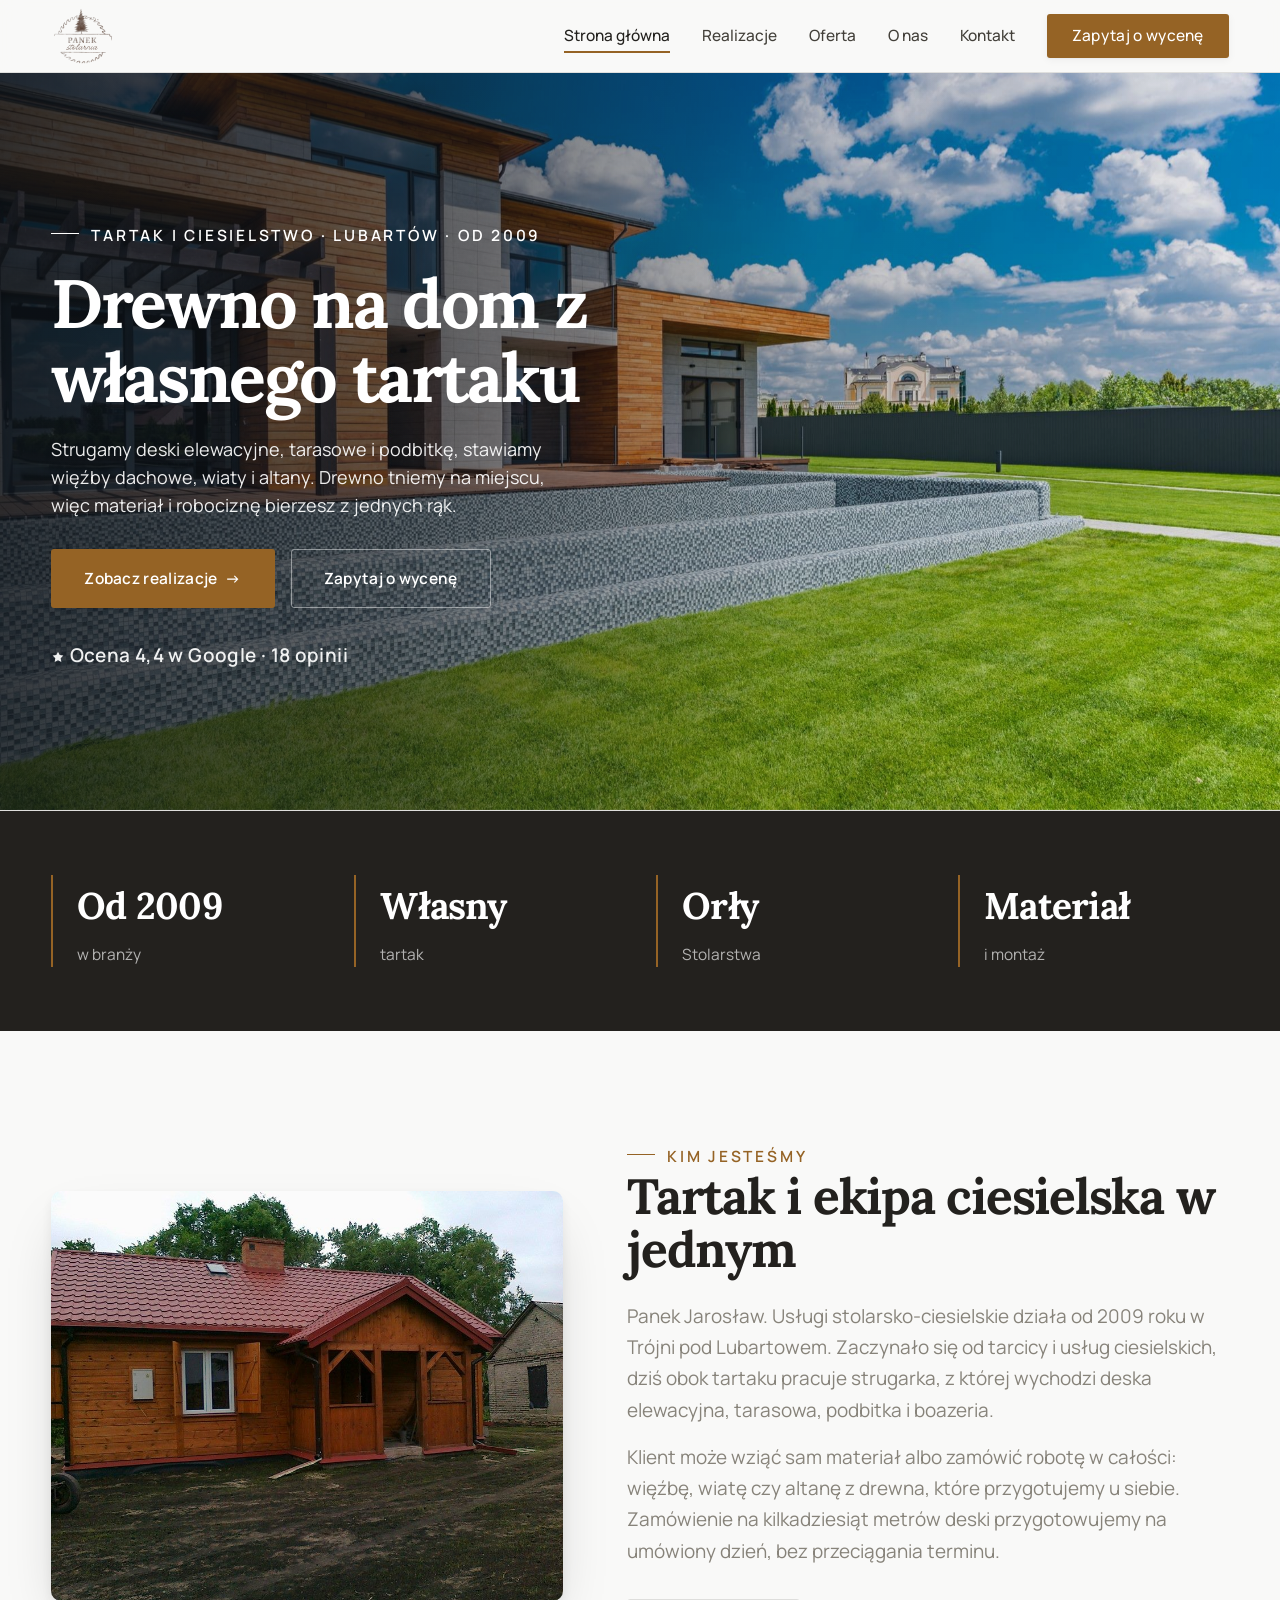
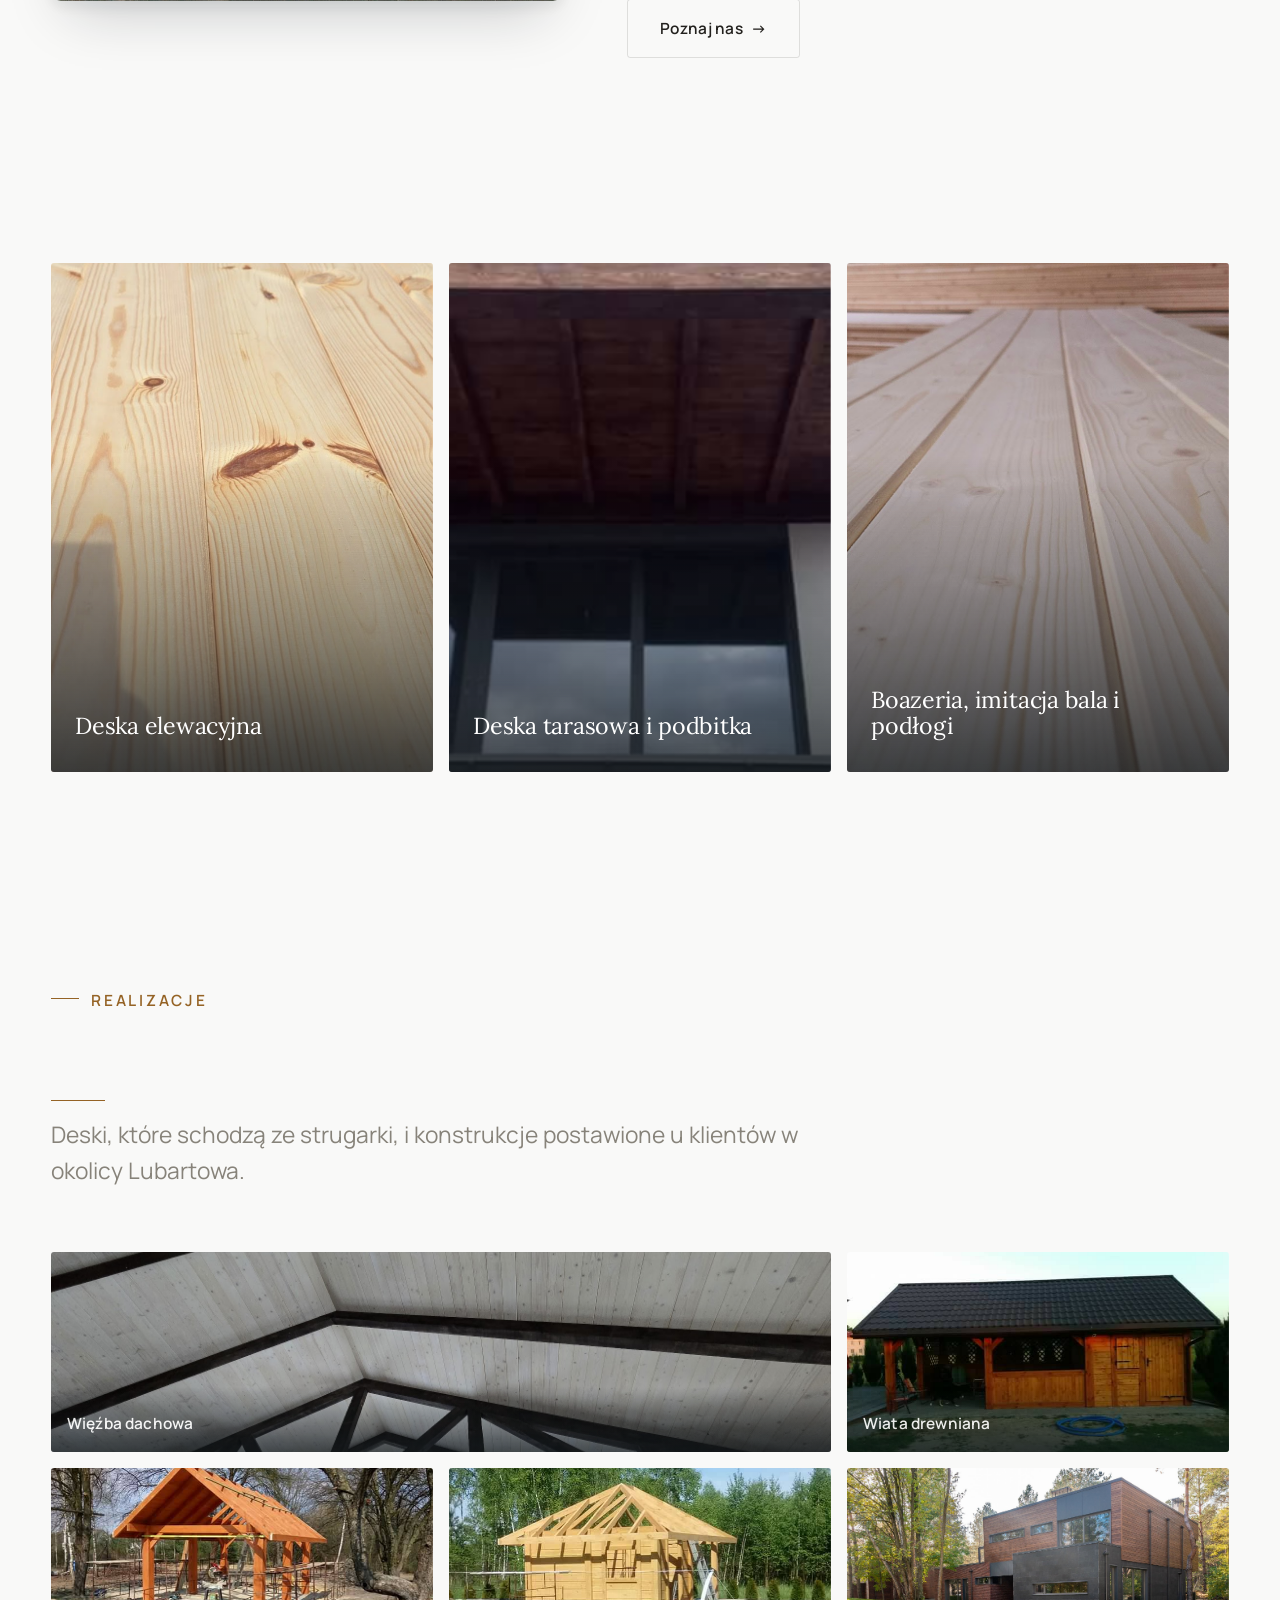
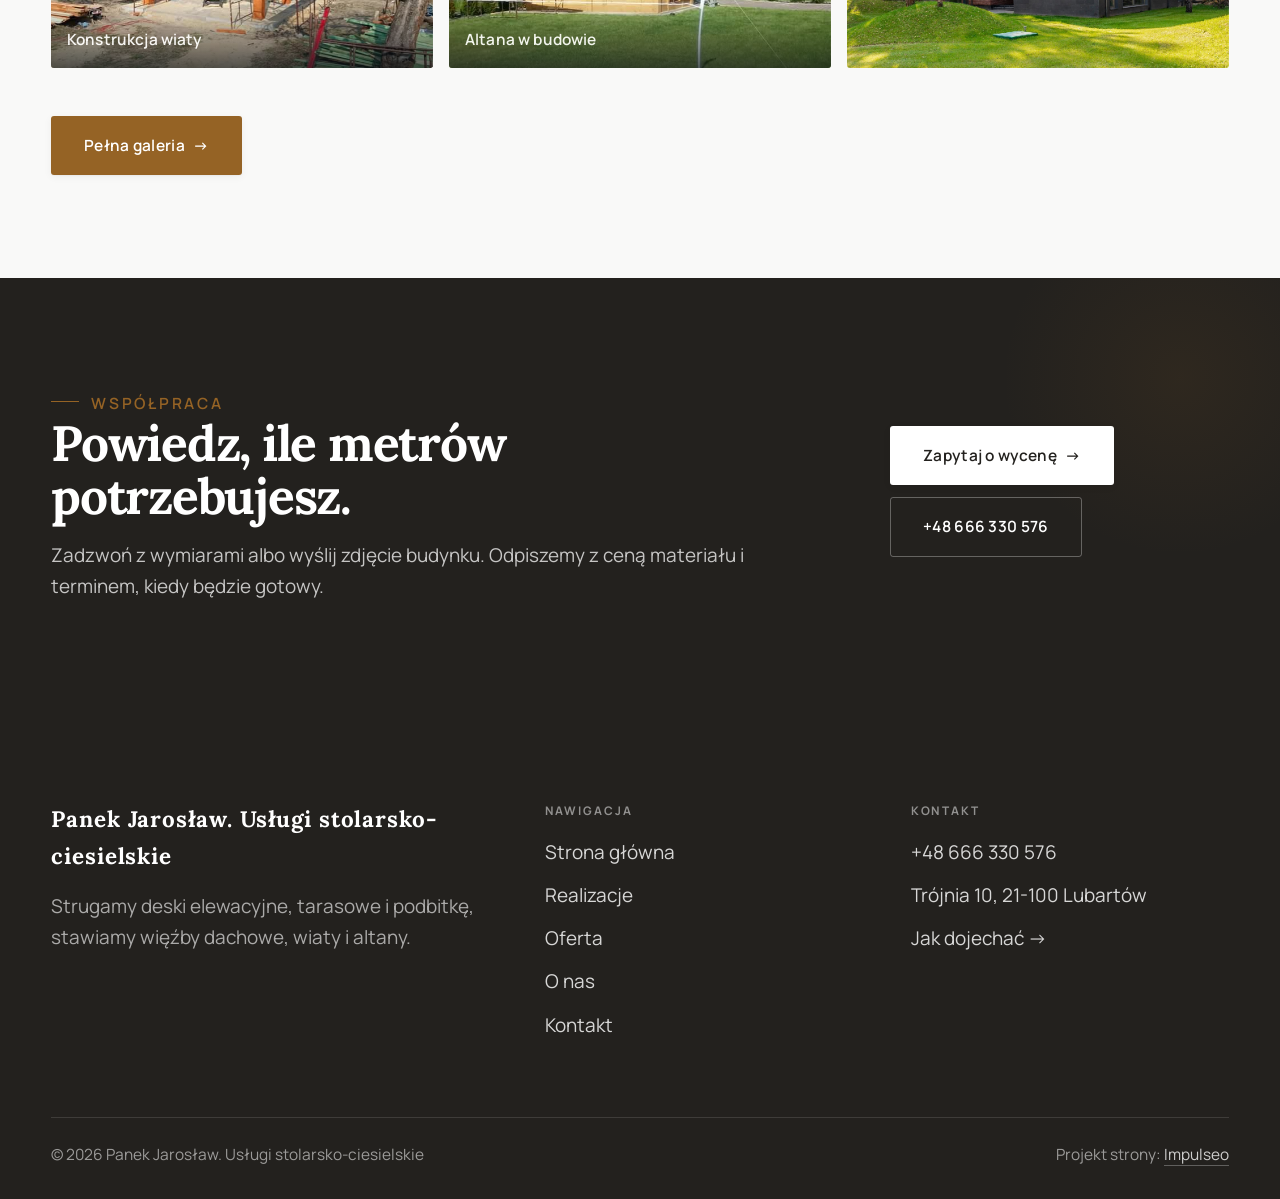
==== index.html @ b4cfcb84 "Strona demo: panek-jaroslaw-uslugi-stolarsko-ciesielskie" ====
<!DOCTYPE html>
<html lang="pl">
<head>
<meta charset="UTF-8">
<meta name="viewport" content="width=device-width, initial-scale=1.0">
<title>Panek Jarosław. Usługi stolarsko-ciesielskie - deska elewacyjna, więźby, ciesielstwo · Lubartów</title>
<meta name="description" content="Panek Jarosław. Usługi stolarsko-ciesielskie - tartak i usługi ciesielskie w okolicy Lubartowa. Deska elewacyjna, tarasowa, podbitka, boazeria oraz więźby dachowe, wiaty i altany z drewna.">
<link rel="preconnect" href="https://fonts.googleapis.com">
<link rel="preconnect" href="https://fonts.gstatic.com" crossorigin>
<link href="https://fonts.googleapis.com/css2?family=Lora:wght@500;600;700&family=Manrope:wght@400;500;600&display=swap" rel="stylesheet">
<link rel="stylesheet" href="assets/styles.css">
</head>
<body>

<header class="nav">
  <div class="wrap nav-inner">
    <a class="brand brand-has-logo" href="index.html"><img class="brand-logo" src="img/logo.png" alt="Panek Jarosław. Usługi stolarsko-ciesielskie"></a>
    <nav class="nav-links">
      <a href="index.html" class="active">Strona główna</a>
      <a href="realizacje.html">Realizacje</a>
      <a href="oferta.html">Oferta</a>
      <a href="o-nas.html">O nas</a>
      <a href="kontakt.html">Kontakt</a>
      <a href="kontakt.html" class="btn btn-accent">Zapytaj o wycenę</a>
    </nav>
    <button class="nav-toggle" aria-label="Menu"><span></span><span></span><span></span></button>
  </div>
</header>

<section class="hero-cine">
  <img src="img/hero.jpg" fetchpriority="high" alt="Panek Jarosław. Usługi stolarsko-ciesielskie - Drewno na dom z własnego tartaku">
  <div class="wrap">
    <div class="hero-copy">
      <span class="eyebrow">Tartak i ciesielstwo · Lubartów · od 2009</span>
      <h1>Drewno na dom z własnego tartaku</h1>
      <p class="lead">Strugamy deski elewacyjne, tarasowe i podbitkę, stawiamy więźby dachowe, wiaty i altany. Drewno tniemy na miejscu, więc materiał i robociznę bierzesz z jednych rąk.</p>
      <div class="hero-actions">
        <a href="realizacje.html" class="btn btn-accent">Zobacz realizacje <span class="arr">→</span></a>
        <a href="kontakt.html" class="btn btn-ghost" style="color:#fff;border-color:rgba(255,255,255,.45)">Zapytaj o wycenę</a>
      </div>
      <div style="margin-top:var(--space-6);color:#fff;font-weight:600;letter-spacing:.02em;opacity:.92"><svg class="ico-star" width="14" height="14" viewBox="0 0 24 24" style="vertical-align:-2px" aria-hidden="true"><path d="M12 2.8l2.85 5.8 6.4.93-4.63 4.5 1.1 6.37L12 17.4l-5.72 3 1.1-6.37-4.63-4.5 6.4-.93L12 2.8Z" fill="currentColor"/></svg> Ocena 4,4 w Google · 18 opinii</div>
    </div>
  </div>
</section>
<section class="strip" style="padding-block:0">
  <div class="wrap">
    <div class="item reveal"><div class="k">Od 2009</div><div class="v">w branży</div></div>
    <div class="item reveal"><div class="k">Własny</div><div class="v">tartak</div></div>
    <div class="item reveal"><div class="k">Orły</div><div class="v">Stolarstwa</div></div>
    <div class="item reveal"><div class="k">Materiał</div><div class="v">i montaż</div></div>
  </div>
</section>
<section>
  <div class="wrap split">
    <div class="split-art reveal"><img src="img/g1.jpg" alt="Panek Jarosław. Usługi stolarsko-ciesielskie - realizacja" loading="lazy"></div>
    <div class="split-copy reveal">
      <span class="eyebrow">Kim jesteśmy</span>
      <h2>Tartak i ekipa ciesielska w jednym</h2>
      <p class="muted">Panek Jarosław. Usługi stolarsko-ciesielskie działa od 2009 roku w Trójni pod Lubartowem. Zaczynało się od tarcicy i usług ciesielskich, dziś obok tartaku pracuje strugarka, z której wychodzi deska elewacyjna, tarasowa, podbitka i boazeria.</p>
      <p class="muted">Klient może wziąć sam materiał albo zamówić robotę w całości: więźbę, wiatę czy altanę z drewna, które przygotujemy u siebie. Zamówienie na kilkadziesiąt metrów deski przygotowujemy na umówiony dzień, bez przeciągania terminu.</p>
      <a href="o-nas.html" class="btn btn-ghost">Poznaj nas <span class="arr">→</span></a>
    </div>
  </div>
</section>
<section class="gateways-band">
  <div class="wrap">
    <div class="gateways">
      <a href="oferta.html" class="gateway reveal"><img src="img/g2.jpg" alt="Deska elewacyjna" loading="lazy"><span class="g-ttl">Deska elewacyjna</span></a>
      <a href="oferta.html" class="gateway reveal"><img src="img/g3.jpg" alt="Deska tarasowa i podbitka" loading="lazy"><span class="g-ttl">Deska tarasowa i podbitka</span></a>
      <a href="oferta.html" class="gateway reveal"><img src="img/g4.jpg" alt="Boazeria, imitacja bala i podłogi" loading="lazy"><span class="g-ttl">Boazeria, imitacja bala i podłogi</span></a>
    </div>
  </div>
</section>
<section>
  <div class="wrap">
    <div class="head reveal">
      <span class="eyebrow">Realizacje</span>
      <h2>Z ostatnich robót</h2>
      <p>Deski, które schodzą ze strugarki, i konstrukcje postawione u klientów w okolicy Lubartowa.</p>
    </div>
    <div class="gallery">
      <div class="tile t-two3 reveal"><img src="img/g5.jpg" alt="Więźba dachowa" loading="lazy"><div class="cap">Więźba dachowa</div></div>
      <div class="tile t-third reveal"><img src="img/g6.jpg" alt="Wiata drewniana" loading="lazy"><div class="cap">Wiata drewniana</div></div>
      <div class="tile t-third reveal"><img src="img/g7.jpg" alt="Konstrukcja wiaty" loading="lazy"><div class="cap">Konstrukcja wiaty</div></div>
      <div class="tile t-third reveal"><img src="img/g8.jpg" alt="Altana w budowie" loading="lazy"><div class="cap">Altana w budowie</div></div>
      <div class="tile t-third reveal"><img src="img/g9.jpg" alt="Panek Jarosław. Usługi stolarsko-ciesielskie" loading="lazy"></div>
    </div>
    <div style="margin-top:var(--space-7)" class="reveal"><a href="realizacje.html" class="btn btn-accent">Pełna galeria <span class="arr">→</span></a></div>
  </div>
</section>
<section class="cta">
  <div class="wrap">
    <div class="reveal">
      <span class="eyebrow">Współpraca</span>
      <h2>Powiedz, ile metrów potrzebujesz.</h2>
      <p>Zadzwoń z wymiarami albo wyślij zdjęcie budynku. Odpiszemy z ceną materiału i terminem, kiedy będzie gotowy.</p>
    </div>
    <div class="cta-actions reveal">
      <a href="kontakt.html" class="btn btn-light">Zapytaj o wycenę <span class="arr">→</span></a>
      <a href="tel:+48666330576" class="btn btn-ghost" style="color:#fff;border-color:rgba(255,255,255,.3)">+48 666 330 576</a>
    </div>
  </div>
</section>

<footer>
  <div class="wrap">
    <div class="foot-grid">
      <div class="foot-brand">
        <div class="name">Panek Jarosław. Usługi stolarsko-ciesielskie</div>
        <p>Strugamy deski elewacyjne, tarasowe i podbitkę, stawiamy więźby dachowe, wiaty i altany.</p>
      </div>
      <div class="foot-col">
        <h4>Nawigacja</h4>
        <a href="index.html">Strona główna</a>
        <a href="realizacje.html">Realizacje</a>
        <a href="oferta.html">Oferta</a>
        <a href="o-nas.html">O nas</a>
        <a href="kontakt.html">Kontakt</a>
      </div>
      <div class="foot-col">
        <h4>Kontakt</h4>
        <a href="tel:+48666330576">+48 666 330 576</a>
        <p>Trójnia 10, 21-100 Lubartów</p>
        <a href="https://maps.google.com/?cid=8693520443144224559&g_mp=CiVnb29nbGUubWFwcy5wbGFjZXMudjEuUGxhY2VzLkdldFBsYWNlEAIYBCAA" target="_blank" rel="noopener">Jak dojechać →</a>
      </div>
    </div>
    <div class="foot-bot">
      <span>© 2026 Panek Jarosław. Usługi stolarsko-ciesielskie</span>
      <span>Projekt strony: <a class="foot-credit" href="https://impulseo.pl" target="_blank" rel="noopener">Impulseo</a></span>
    </div>
  </div>
</footer>


<script src="assets/main.js"></script>
</body>
</html>
---- assets/styles.css ----
/* ============================================================
   STOLBASZ — premium, architektoniczny B2B fit-out
   Jasna paleta, zero brązu. System wg premium-web-craft.
   Projekt strony: Impulseo (impulseo.pl)
   ============================================================ */

:root{
  /* PALETA — jasna, architektoniczna, chłodna */
  --paper:#F3F1EC;          /* główne tło */
  --paper-2:#E6E3DB;        /* sekcje alternatywne (chłodny jasny szary) */
  --paper-3:#E6E3DB;        /* delikatne wypełnienia */
  --ink:#23211E;            /* tekst główny — chłodny grafit */
  --ink-soft:#43403A;       /* nagłówki drugorzędne */
  --muted:#87837A;          /* tekst poboczny */
  --line:rgba(35,33,30,.12);/* hairline */
  --accent:#8A6B3C;         /* stonowany petrol-slate — jedyny akcent */
  --accent-d:#6E5430;
  --accent-soft:rgba(138,107,60,.10);
  --dark:#23211E;           /* sekcje ciemne (stopka/CTA) */

  /* ODSTĘPY — skala 4/8 */
  --space-1:4px; --space-2:8px; --space-3:12px; --space-4:16px; --space-5:24px;
  --space-6:32px; --space-7:48px; --space-8:64px; --space-9:96px; --space-10:128px;

  /* TYPOGRAFIA — fluid clamp() (skala podbita 16.07.2026: większe, czytelniejsze litery — uwaga Adama) */
  --text-sm:clamp(.9rem,.87rem + .12vw,1rem);
  --text-base:clamp(1.08rem,1.04rem + .18vw,1.2rem);
  --text-lg:clamp(1.24rem,1.15rem + .34vw,1.44rem);
  --text-h3:clamp(1.34rem,1.22rem + .55vw,1.66rem);
  --text-h2:clamp(2.1rem,1.66rem + 2.1vw,3.1rem);
  --text-h1:clamp(2.9rem,2.1rem + 4vw,5.1rem);

  /* PROMIENIE — architektoniczne, raczej ostre */
  --r-sm:3px; --r-md:6px; --r-lg:10px;

  /* RUCH */
  --ease:cubic-bezier(.25,.46,.45,.94); --dur:.24s;

  /* CIENIE — miękkie, warstwowe */
  --sh-sm:0 1px 2px rgba(16,24,32,.04), 0 2px 8px rgba(16,24,32,.05);
  --sh-md:0 2px 6px rgba(16,24,32,.05), 0 12px 28px -8px rgba(16,24,32,.12);
  --sh-lg:0 6px 14px rgba(16,24,32,.07), 0 26px 56px -18px rgba(16,24,32,.22);

  --hairline:1px solid var(--line);

  --font-display:'Lora',serif;
  --font-body:'Manrope',sans-serif;
}

*{box-sizing:border-box;margin:0;padding:0}
html{scroll-behavior:smooth}
body{
  font-family:var(--font-body);
  font-size:var(--text-base);
  line-height:1.65;
  color:var(--ink);
  background:var(--paper);
  -webkit-font-smoothing:antialiased;
  text-rendering:optimizeLegibility;
}
img{max-width:100%;display:block}
a{color:inherit;text-decoration:none}

.wrap{width:min(92%,1180px);margin-inline:auto}
section{padding-block:clamp(52px,6.5vw,96px)}

h1,h2,h3{font-family:var(--font-display);font-weight:700;line-height:1.08;letter-spacing:-.02em;color:var(--ink)}
h1{font-size:var(--text-h1);letter-spacing:-.035em}
h2{font-size:var(--text-h2);letter-spacing:-.025em}
h3{font-size:var(--text-h3)}
p{max-width:65ch}

.eyebrow{
  font-family:var(--font-body);
  font-size:var(--text-sm);
  font-weight:600;
  letter-spacing:.18em;
  text-transform:uppercase;
  color:var(--accent);
  display:inline-flex;align-items:center;gap:var(--space-3);
}
/* flex:none + margin-top = kreska trzyma się PIERWSZEJ linii. Wcześniej align-items:center
   centrowało ją względem całego bloku i przy zawinięciu (długi kicker typu
   „…WNĘTRZ · LESZNO · OD 2019") druga linia lądowała z brzydkim wcięciem. */
.eyebrow{align-items:flex-start}
.eyebrow>*,.eyebrow{text-wrap:balance}   /* dlugi kicker lamal sie na sierote typu samo „2019" w drugiej linii */
.eyebrow::before{content:"";width:28px;height:1px;background:var(--accent);display:inline-block;flex:none;margin-top:.62em}

.muted{color:var(--muted)}
.lead{font-size:var(--text-lg);line-height:1.55;color:var(--ink-soft);max-width:50ch}

/* ---------- BUTTONS ---------- */
.btn{
  display:inline-flex;align-items:center;gap:var(--space-2);
  font-weight:600;font-size:var(--text-sm);letter-spacing:.02em;
  padding:var(--space-4) var(--space-6);
  border-radius:var(--r-sm);
  transition:transform var(--dur) var(--ease),box-shadow var(--dur) var(--ease),background var(--dur) var(--ease);
  cursor:pointer;border:1px solid transparent;
}
.btn-accent{background:var(--accent);color:#fff;box-shadow:var(--sh-sm)}
.btn-accent:hover{background:var(--accent-d);transform:translateY(-2px);box-shadow:var(--sh-md)}
.btn-accent:active{transform:translateY(0);box-shadow:var(--sh-sm)}
.btn-ghost{background:transparent;color:var(--ink);border-color:var(--line)}
.btn-ghost:hover{border-color:var(--accent);color:var(--accent);transform:translateY(-2px)}
.btn-light{background:#fff;color:var(--ink);box-shadow:var(--sh-sm)}
.btn-light:hover{transform:translateY(-2px);box-shadow:var(--sh-md)}
.btn .arr{transition:transform var(--dur) var(--ease)}
.btn:hover .arr{transform:translateX(4px)}

/* ---------- NAV ---------- */
.nav{
  position:sticky;top:0;z-index:50;
  background:color-mix(in srgb,var(--paper) 88%,transparent);
  backdrop-filter:saturate(140%) blur(10px);
  border-bottom:var(--hairline);
}
.nav-inner{display:flex;align-items:center;justify-content:space-between;height:72px}
.brand{display:flex;flex-direction:column;line-height:1}
.brand .name{font-family:var(--font-display);font-weight:800;font-size:1.35rem;letter-spacing:.04em}
.brand .sub{font-size:.62rem;letter-spacing:.34em;text-transform:uppercase;color:var(--muted);margin-top:5px}
.nav-links{display:flex;align-items:center;gap:var(--space-6)}
.nav-links a{font-size:var(--text-sm);font-weight:500;color:var(--ink-soft);position:relative;padding-block:4px;transition:color var(--dur) var(--ease)}
.nav-links a::after{content:"";position:absolute;left:0;bottom:0;width:0;height:1.5px;background:var(--accent);transition:width var(--dur) var(--ease)}
.nav-links a:hover,.nav-links a.active{color:var(--ink)}
.nav-links a:hover::after,.nav-links a.active::after{width:100%}
.nav-links .btn{padding:var(--space-2) var(--space-5)}
/* przyciski w nav: właściwy kolor (przebij .nav-links a) + bez podkreślenia */
.nav-links a.btn-accent{color:#fff}
.nav-links a.btn-ghost,.nav-links a.btn-light{color:var(--ink)}
.nav-links a.btn::after{display:none}
.nav-toggle{display:none;background:none;border:none;cursor:pointer;flex-direction:column;gap:5px;padding:8px}
.nav-toggle span{width:24px;height:2px;background:var(--ink);transition:var(--dur)}

/* ---------- HERO (split) ---------- */
.hero{position:relative;overflow:hidden;border-bottom:var(--hairline)}
.hero-grid{display:grid;grid-template-columns:1.05fr .95fr;gap:clamp(24px,4vw,60px);align-items:center;
  padding-block:clamp(36px,4.5vw,64px)}
.hero-copy .eyebrow{margin-bottom:var(--space-5)}
.hero-copy h1{margin-bottom:var(--space-5)}
.hero-copy .lead{margin-bottom:var(--space-7)}
.hero-actions{display:flex;flex-wrap:wrap;gap:var(--space-4)}
.hero-art{position:relative;aspect-ratio:4/3;border-radius:var(--r-lg);overflow:hidden;box-shadow:var(--sh-lg)}
.hero-art img{width:100%;height:100%;object-fit:cover}
.hero-art::after{content:"";position:absolute;inset:0;background:linear-gradient(180deg,transparent 55%,rgba(18,24,28,.28))}
.hero-badge{position:absolute;left:var(--space-5);bottom:var(--space-5);z-index:2;
  background:rgba(252,252,251,.94);backdrop-filter:blur(4px);
  border-radius:var(--r-md);padding:var(--space-4) var(--space-5);box-shadow:var(--sh-md);max-width:78%}
.hero-badge strong{display:block;font-family:var(--font-display);font-size:1rem;letter-spacing:-.01em}
.hero-badge span{font-size:var(--text-sm);color:var(--muted)}

/* ---------- HERO duży / kinowy (strona główna) ---------- */
.hero-cine{position:relative;min-height:clamp(560px,82vh,840px);min-height:clamp(560px,82svh,840px);display:flex;align-items:center;overflow:hidden;border-bottom:var(--hairline)}
.hero-cine>img{position:absolute;inset:0;width:100%;height:100%;object-fit:cover;z-index:0}
.hero-cine::after{content:"";position:absolute;inset:0;z-index:1;
  background:linear-gradient(95deg,rgba(13,18,23,.86) 0%,rgba(13,18,23,.64) 32%,rgba(13,18,23,.24) 62%,rgba(13,18,23,.04) 100%)}
.hero-cine .wrap{position:relative;z-index:2;padding-block:var(--space-8)}
.hero-cine .hero-copy{max-width:660px}
.hero-cine .eyebrow{color:#fff;margin-bottom:var(--space-5)}
.hero-cine .eyebrow::before{background:#fff}
.hero-cine h1{color:#fff;margin-bottom:var(--space-5);font-size:clamp(2.9rem,2rem + 4.4vw,5.2rem);text-wrap:balance}
.hero-cine .lead{color:rgba(255,255,255,.92);max-width:48ch;margin-bottom:var(--space-7)}
.hero-cine .hero-actions{display:flex;flex-wrap:wrap;gap:var(--space-4)}
/* NISKIE OKNO (laptop z dokiem i paskami przeglądarki ma ~700-780 px wysokości widoku):
   H1 do 5.2rem + długi lead nie mieściły się i przyciski wypadały POD krawędź ekranu -
   klient widział stronę bez ani jednego CTA. Skalujemy w dół, zamiast przycinać treść. */
@media(min-width:821px) and (max-height:820px){
  .hero-cine{min-height:clamp(520px,94svh,780px)}
  .hero-cine .wrap{padding-block:var(--space-6)}
  .hero-cine h1{font-size:clamp(2.2rem,1.5rem + 2.6vw,3.6rem);margin-bottom:var(--space-4)}
  .hero-cine .eyebrow{margin-bottom:var(--space-4)}
  .hero-cine .lead{margin-bottom:var(--space-5);max-width:44ch}
}
@media(max-width:680px){
  .hero-cine{min-height:clamp(520px,76vh,640px);min-height:clamp(520px,76svh,640px);align-items:flex-end}
  .hero-cine::after{background:linear-gradient(0deg,rgba(13,18,23,.9) 6%,rgba(13,18,23,.45) 55%,rgba(13,18,23,.25) 100%)}
  .hero-cine .wrap{padding-bottom:var(--space-9)}
  /* TELEFON (~90% oglądających): lead potrafił zająć 8 linii i zepchnąć CTA poza pierwszy ekran.
     Zwężamy interlinię i skalę - treści nie ucinamy, bo to ona sprzedaje. */
  .hero-cine .lead{font-size:.98rem;line-height:1.5;margin-bottom:var(--space-5)}
  .hero-cine .eyebrow{font-size:.72rem;letter-spacing:.13em;margin-bottom:var(--space-4)}
  .hero-cine .eyebrow::before{width:20px}
  .hero-cine h1{margin-bottom:var(--space-4)}
}

/* full-bleed hero variant (podstrony) */
.pagehead{position:relative;min-height:46vh;min-height:46svh;display:flex;align-items:flex-end;overflow:hidden;border-bottom:var(--hairline)}
.pagehead img{position:absolute;inset:0;width:100%;height:100%;object-fit:cover}
.pagehead::after{content:"";position:absolute;inset:0;background:linear-gradient(180deg,rgba(18,24,28,.25),rgba(18,24,28,.62))}
.pagehead .wrap{position:relative;z-index:2;padding-block:var(--space-9);color:#fff}
.pagehead h1{color:#fff;max-width:18ch}
.pagehead .eyebrow{color:#fff}
.pagehead .eyebrow::before{background:#fff}
.pagehead p{color:rgba(255,255,255,.86);margin-top:var(--space-4);max-width:54ch}

/* ---------- STRIP (pasek skrótów / liczby) ---------- */
.strip{background:var(--dark);color:#fff}
.strip .wrap{display:grid;grid-template-columns:repeat(4,1fr);gap:var(--space-6);padding-block:var(--space-8)}
.strip .item .k{font-family:var(--font-display);font-size:clamp(1.6rem,1.2rem + 1.4vw,2.4rem);font-weight:800;letter-spacing:-.02em;color:#fff}
.strip .item .v{font-size:var(--text-sm);color:rgba(255,255,255,.66);margin-top:var(--space-2);line-height:1.45}
.strip .item{border-left:2px solid var(--accent);padding-left:var(--space-5)}

/* ---------- SECTION HEAD ---------- */
.head{max-width:48rem;margin-bottom:var(--space-8)}
.head.center{margin-inline:auto;text-align:center}
.head .eyebrow{margin-bottom:var(--space-4)}
.head h2{margin-bottom:var(--space-4)}
.head p{color:var(--muted);font-size:var(--text-lg);line-height:1.55}
.head.center p{margin-inline:auto}

/* ---------- INTRO SPLIT ---------- */
.split{display:grid;grid-template-columns:.92fr 1.08fr;gap:clamp(28px,5vw,80px);align-items:center}
.split.rev{grid-template-columns:1.08fr .92fr}
.split.rev .split-art{order:-1}
.split-art{position:relative;aspect-ratio:5/4;border-radius:var(--r-lg);overflow:hidden;box-shadow:var(--sh-lg)}
.split-art img{width:100%;height:100%;object-fit:cover}
.split-copy h2{margin-bottom:var(--space-5)}
.split-copy p+p{margin-top:var(--space-4)}
.split-copy .btn{margin-top:var(--space-6)}

/* ---------- SERVICES (zakres) ---------- */
.svc-grid{display:grid;grid-template-columns:repeat(auto-fit,minmax(280px,1fr));gap:var(--space-5)}
.svc{background:#fff;border:var(--hairline);border-radius:var(--r-md);padding:var(--space-7) var(--space-6);
  transition:transform var(--dur) var(--ease),box-shadow var(--dur) var(--ease),border-color var(--dur) var(--ease);
  position:relative;overflow:hidden}
.svc::before{content:"";position:absolute;left:0;top:0;width:3px;height:0;background:var(--accent);transition:height var(--dur) var(--ease)}
.svc:hover{transform:translateY(-4px);box-shadow:var(--sh-md);border-color:transparent}
.svc:hover::before{height:100%}
.svc .ic{font-family:var(--font-display);font-size:.8rem;font-weight:700;letter-spacing:.12em;color:var(--accent);margin-bottom:var(--space-4)}
.svc h3{margin-bottom:var(--space-3);font-size:1.22rem}
.svc p{color:var(--muted);font-size:var(--text-base);line-height:1.6}

/* big detailed service rows */
.svc-row{display:grid;grid-template-columns:.8fr 1.2fr;gap:clamp(20px,4vw,60px);align-items:center;padding-block:var(--space-8)}
.svc-row+.svc-row{border-top:var(--hairline)}
.svc-row.rev{grid-template-columns:1.2fr .8fr}
/* Naprzemienny układ wierszy oferty: co drugi wiersz ma zdjęcie po PRAWEJ.
   Było `order:-1` — martwy kod, bo zdjęcie i tak jest pierwszym dzieckiem w HTML,
   więc wszystkie wiersze wyglądały identycznie (zdjęcie zawsze z lewej), a `rev`
   zmieniało tylko szerokość kolumn. Znalezione 29.07.2026 przy różnicowaniu kierunków
   animacji (pomiar pozycji: art.mid 390/502 przy row.mid 756 — zawsze lewa strona). */
.svc-row.rev .svc-row-art{order:2}
.svc-row-art{aspect-ratio:4/3;border-radius:var(--r-md);overflow:hidden;box-shadow:var(--sh-md)}
.svc-row-art img{width:100%;height:100%;object-fit:cover}
.svc-row h3{font-size:1.5rem;margin-bottom:var(--space-4)}
.svc-row .num{font-family:var(--font-display);font-size:.85rem;font-weight:700;letter-spacing:.14em;color:var(--accent);display:block;margin-bottom:var(--space-3)}
.svc-row ul{list-style:none;margin-top:var(--space-4);display:flex;flex-direction:column;gap:var(--space-2)}
.svc-row li{position:relative;padding-left:var(--space-5);color:var(--muted);font-size:var(--text-base)}
.svc-row li::before{content:"";position:absolute;left:0;top:.62em;width:8px;height:1px;background:var(--accent)}

/* ---------- GALLERY (realizacje) ---------- */
.gallery{display:grid;grid-template-columns:repeat(12,1fr);gap:var(--space-4);grid-auto-rows:200px}
/* GALERIA MASONRY — pionowe zdjęcia (portrety beauty/wellness) bez przycinania: kolumny, height auto */
.gallery-masonry{column-count:3;column-gap:var(--space-4)}
@media(max-width:900px){.gallery-masonry{column-count:2}}
@media(max-width:560px){.gallery-masonry{column-count:1}}
.gallery-masonry .m-tile{break-inside:avoid;margin:0 0 var(--space-4);padding:0;position:relative;overflow:hidden;border-radius:var(--r-md);border:1px solid var(--line)}
.gallery-masonry .m-tile img{width:100%;height:auto;display:block}
.gallery-masonry .m-tile .cap{position:absolute;left:0;right:0;bottom:0;padding:var(--space-4);color:#fff;background:linear-gradient(0deg,rgba(0,0,0,.55),transparent);font-size:var(--text-sm)}
.gallery-masonry .m-tile .cap small{display:block;font-weight:400;opacity:.78;letter-spacing:.04em;text-transform:uppercase;font-size:.66rem;margin-top:3px}
.tile{position:relative;overflow:hidden;border-radius:var(--r-md);box-shadow:var(--sh-sm);
  transition:transform var(--dur) var(--ease),box-shadow var(--dur) var(--ease)}
.tile img{width:100%;height:100%;object-fit:cover;transition:transform .6s var(--ease)}
.tile:hover{box-shadow:var(--sh-md)}
.tile:hover img{transform:scale(1.05)}
.tile .cap{position:absolute;left:0;right:0;bottom:0;padding:var(--space-5) var(--space-4) var(--space-4);
  background:linear-gradient(transparent,rgba(18,24,28,.78));color:#fff;
  font-size:var(--text-sm);font-weight:600;letter-spacing:.01em;
  opacity:0;transform:translateY(8px);transition:var(--dur) var(--ease)}
.tile:hover .cap{opacity:1;transform:translateY(0)}
.tile .cap small{display:block;font-weight:400;opacity:.78;letter-spacing:.04em;text-transform:uppercase;font-size:.66rem;margin-top:3px}
/* bento spans */
.t-wide{grid-column:span 6}
.t-tall{grid-column:span 6;grid-row:span 2}
.t-std{grid-column:span 6}
.t-third{grid-column:span 4}
.t-two3{grid-column:span 8}

/* ---------- TRUST / WIARYGODNOŚĆ ---------- */
.trust{background:var(--paper-2)}
.trust-grid{display:grid;grid-template-columns:repeat(auto-fit,minmax(240px,1fr));gap:var(--space-5);margin-top:var(--space-7)}
.trust-card{background:#fff;border-radius:var(--r-md);padding:var(--space-7) var(--space-6);box-shadow:var(--sh-sm);border-top:3px solid var(--accent)}
.trust-card .big{font-family:var(--font-display);font-size:clamp(1.8rem,1.3rem + 1.6vw,2.6rem);font-weight:800;letter-spacing:-.02em;color:var(--ink);line-height:1}
.trust-card h3{font-size:1.12rem;margin:var(--space-3) 0 var(--space-2)}
.trust-card p{color:var(--muted);font-size:var(--text-base);line-height:1.55}

/* ---------- CTA band ---------- */
.cta{background:var(--dark);color:#fff;position:relative;overflow:hidden}
.cta .wrap{display:grid;grid-template-columns:1.4fr .6fr;gap:var(--space-7);align-items:center;position:relative;z-index:2}
.cta h2{color:#fff;max-width:20ch}
.cta p{color:rgba(255,255,255,.74);margin-top:var(--space-4)}
.cta-actions{display:flex;flex-direction:column;gap:var(--space-3);align-items:flex-start}
.cta::before{content:"";position:absolute;right:-80px;top:-80px;width:360px;height:360px;border-radius:50%;
  background:radial-gradient(circle,var(--accent-soft),transparent 70%)}

/* ---------- CONTACT ---------- */
.contact-grid{display:grid;grid-template-columns:.85fr 1.15fr;gap:clamp(28px,4vw,56px);align-items:start}
.info-list{display:flex;flex-direction:column;gap:var(--space-2)}
.info-row{display:flex;gap:var(--space-4);align-items:flex-start;padding-block:var(--space-4);border-bottom:var(--hairline)}
.info-row .ic{flex:none;width:42px;height:42px;display:grid;place-items:center;border-radius:50%;
  background:var(--accent-soft);color:var(--accent);font-size:1.05rem}
.info-row .lbl{font-size:.72rem;letter-spacing:.14em;text-transform:uppercase;color:var(--muted)}
.info-row .val{font-weight:600;font-size:var(--text-base);margin-top:2px}
.info-row a.val:hover{color:var(--accent)}
.map{border:none;border-radius:var(--r-lg);box-shadow:var(--sh-md);width:100%;height:100%;min-height:380px;filter:grayscale(.2) contrast(1.02)}
.form{background:#fff;border:var(--hairline);border-radius:var(--r-lg);padding:clamp(24px,3vw,40px);box-shadow:var(--sh-sm)}
.form .fld{margin-bottom:var(--space-5)}
.form label{display:block;font-size:var(--text-sm);font-weight:600;margin-bottom:var(--space-2)}
.form input,.form textarea{width:100%;font-family:inherit;font-size:var(--text-base);color:var(--ink);
  padding:var(--space-4);border:var(--hairline);border-radius:var(--r-sm);background:var(--paper);transition:border-color var(--dur)}
.form input:focus,.form textarea:focus{outline:none;border-color:var(--accent);background:#fff}
.form textarea{resize:vertical;min-height:120px}
.form .note{font-size:var(--text-sm);color:var(--muted);margin-top:var(--space-3)}

/* ---------- FOOTER ---------- */
footer{background:var(--dark);color:#fff;padding-block:var(--space-9) var(--space-6)}
.foot-grid{display:grid;grid-template-columns:1.4fr 1fr 1fr;gap:var(--space-7);margin-bottom:var(--space-8)}
.foot-brand .name{font-family:var(--font-display);font-weight:800;font-size:1.4rem;letter-spacing:.04em}
.foot-brand p{color:rgba(255,255,255,.62);margin-top:var(--space-4);font-size:var(--text-base);max-width:38ch}
.foot-col h4{font-size:.74rem;letter-spacing:.16em;text-transform:uppercase;color:rgba(255,255,255,.5);margin-bottom:var(--space-4)}
.foot-col a,.foot-col p{display:block;color:rgba(255,255,255,.82);font-size:var(--text-base);margin-bottom:var(--space-3)}
.foot-col a:hover{color:#fff}
.foot-bot{border-top:1px solid rgba(255,255,255,.12);padding-top:var(--space-5);display:flex;justify-content:space-between;flex-wrap:wrap;gap:var(--space-3);
  font-size:var(--text-sm);color:rgba(255,255,255,.55)}
.foot-bot a:hover{color:#fff}
/* Podpis w stopce = klikalny link do impulseo.pl (31.07.2026). Ma być WIDOCZNIE klikalny,
   ale nie krzyczeć - stąd sam kolor jaśniejszy + delikatne podkreślenie na najeździe. */
.foot-bot a.foot-credit{color:rgba(255,255,255,.78);text-decoration:none;border-bottom:1px solid rgba(255,255,255,.28)}
.foot-bot a.foot-credit:hover{color:#fff;border-bottom-color:#fff}

/* ---------- REVEAL ---------- */
.reveal{opacity:0;transform:translateY(22px);transition:opacity .6s var(--ease),transform .6s var(--ease)}
.reveal.in{opacity:1;transform:none}

/* ---------- RESPONSIVE ---------- */
@media(max-width:920px){
  .hero-grid,.split,.split.rev,.svc-row,.svc-row.rev,.cta .wrap,.contact-grid,.foot-grid{grid-template-columns:1fr}
  .split.rev .split-art,.svc-row.rev .svc-row-art{order:0}
  .hero-art{aspect-ratio:16/10;max-height:420px}
  .strip .wrap{grid-template-columns:repeat(2,1fr);gap:var(--space-7)}
  .gallery{grid-auto-rows:180px}
  .t-wide,.t-tall,.t-std,.t-third,.t-two3{grid-column:span 6}
  .t-tall{grid-row:span 1}
  .cta-actions{flex-direction:row;flex-wrap:wrap}
  .foot-grid{gap:var(--space-6)}
}
@media(max-width:680px){
  .nav-links{position:fixed;inset:72px 0 auto 0;background:var(--paper);flex-direction:column;align-items:stretch;
    gap:0;padding:var(--space-4) 6%;border-bottom:var(--hairline);box-shadow:var(--sh-md);
    transform:translateY(-120%);transition:transform var(--dur) var(--ease)}
  .nav-links.open{transform:translateY(0)}
  .nav-links a{padding-block:var(--space-4);border-bottom:var(--hairline)}
  .nav-links .btn{margin-top:var(--space-3);justify-content:center}
  .nav-toggle{display:flex}
  .strip .wrap{grid-template-columns:1fr}
  .gallery{grid-template-columns:repeat(6,1fr)}
  .foot-grid{grid-template-columns:1fr}
}
@media(prefers-reduced-motion:reduce){
  *{animation-duration:.01ms!important;transition:none!important}
  .reveal{opacity:1!important;transform:none!important}
  html{scroll-behavior:auto}
}

/* ============================================================
   PREMIUM LAYER — destylat deep-researchu branż (anty-AI, spokój).
   Zmienne STOLBASZ (--accent/--ink/--paper/--line/--dark). Ruch ledwo
   zauważalny, krzywa cubic-bezier(.16,.84,.44,1); prefers-reduced-motion
   pokryte blanketem wyżej. Karty hairline zamiast cieni = #1 sygnał „nie-AI".
   ============================================================ */

/* więcej oddechu między sekcjami (liderzy: 110-130px) */
section{padding-block:clamp(64px,8vw,128px)}

/* 1) Aksamitny reveal — dłuższa, miękka krzywa zamiast „skoku" */
.reveal{transition:opacity .9s cubic-bezier(.16,.84,.44,1),transform .9s cubic-bezier(.16,.84,.44,1);will-change:opacity,transform}
/* stagger TYLKO w galerii (tam pozycja = porządek dzieci) */
.gallery .reveal:nth-child(2){transition-delay:.07s}
.gallery .reveal:nth-child(3){transition-delay:.14s}
.gallery .reveal:nth-child(4){transition-delay:.21s}
.gallery .reveal:nth-child(5){transition-delay:.28s}
.gallery .reveal:nth-child(6){transition-delay:.35s}

/* 2) Hero STATYCZNY na .hero-cine — Ken Burns CAŁKIEM WYŁĄCZONY 26.06 (3. zgłoszenie Szymona).
   GENEZA: animowanie scale na <img> hero z teksturami (cegły/framugi) re-samplinguje obraz
   klatka po klatce → na części ekranów drobne drganie/shimmer = „heroshot się trzęsie".
   translateY usunięto wcześniej, scale-only + will-change/GPU NIE wystarczyły do GWARANCJI gładkości.
   Krzysztof zażądał pewności („make sure, że błąd się nie pojawi") > efekt. Zero animacji = 0% drgania.
   Delikatny zoom zostaje TYLKO w pełnoekranowych hero gastro/studio (hg-bg/hs-bg — tło, inny
   mechanizm, chwalone, nigdy nie zgłaszane). NIE wracać do KB na .hero-cine bez realnego testu
   na sprzęcie klienta — to ryzyko regresji „trzęsienia”. */
/* BEZPIECZNY "wow" na hero = jednorazowy FADE-IN (opacity), nie zoom.
   opacity nie dotyka bitmapy → gładkie na KAŻDYM zdjęciu/ekranie/GPU, zero ryzyka migotania.
   Geometryczny ruch (scale/translate) na .hero-cine jest ZAKAZANY (bramka pilnuje). */
@keyframes heroFade{from{opacity:0}to{opacity:1}}
.hero-cine>img{transform:none;animation:heroFade 1.1s ease-out both}

/* 3) Akcentowy hairline pod nagłówkiem sekcji, który „rysuje się" przy wejściu */
.head h2{position:relative;padding-bottom:18px}
.head h2::after{content:"";position:absolute;left:0;bottom:0;height:1px;width:0;background:var(--accent);transition:width 1s cubic-bezier(.16,.84,.44,1) .15s}
.head.center h2::after{left:50%;transform:translateX(-50%)}
.head.reveal.in h2::after,.head.center.reveal.in h2::after{width:54px}

/* 4) Karty HAIRLINE zamiast cieni/zaokrągleń (najmocniejszy anty-AI detal) */
.svc{background:transparent;border:1px solid var(--line);border-radius:var(--r-sm);box-shadow:none}
.svc:hover{box-shadow:none;border-color:var(--accent);transform:translateY(-3px)}
.trust-card{background:transparent;box-shadow:none;border:1px solid var(--line);border-top:2px solid var(--accent);border-radius:var(--r-sm)}
.tile{box-shadow:none;border-radius:var(--r-sm)}
.tile:hover{box-shadow:none}

/* 5) Sticky-nav kondensuje się po przewinięciu (sygnał dopracowania) */
.nav{transition:box-shadow .4s ease,background .4s ease}
.nav.is-stuck{box-shadow:0 1px 0 var(--line),0 14px 30px -24px rgba(0,0,0,.45)}
.nav-inner{transition:height .35s var(--ease)}
.nav.is-stuck .nav-inner{height:60px}

/* 6) MANIFESTO — pełnoekranowy cytat-bohater (zastępuje generyczne „Dlaczego my") */
.manifesto{background:var(--paper-2);text-align:center}
.manifesto .wrap{max-width:60rem}
.manifesto p{font-family:var(--font-display);font-style:italic;font-size:clamp(1.6rem,1rem + 2.4vw,2.8rem);line-height:1.32;color:var(--ink-soft);margin-inline:auto;max-width:26ch;position:relative;padding-top:var(--space-8)}
.manifesto p::before{content:"";position:absolute;top:0;left:50%;transform:translateX(-50%);width:54px;height:1px;background:var(--accent)}
.manifesto p span{color:var(--accent);font-style:italic}

/* 7) GATEWAYS — 3 duże bramy-zdjęcia (zamiast paska menu usług) */
.gateways{display:grid;grid-template-columns:repeat(3,1fr);gap:var(--space-4)}
.gateway{position:relative;aspect-ratio:3/4;overflow:hidden;border-radius:var(--r-sm);display:block}
.gateway img{width:100%;height:100%;object-fit:cover;transition:transform .8s var(--ease),filter .5s var(--ease)}
.gateway::after{content:"";position:absolute;inset:0;background:linear-gradient(180deg,transparent 38%,rgba(18,24,28,.74))}
.gateway:hover img{transform:scale(1.05);filter:brightness(1.05)}
.gateway .g-ttl{position:absolute;left:0;right:0;bottom:0;z-index:2;padding:var(--space-6) var(--space-5);color:#fff;font-family:var(--font-display);font-size:1.45rem;letter-spacing:-.01em;line-height:1.15}
.gateway .g-ttl small{display:block;font-family:var(--font-body);font-size:var(--text-sm);font-weight:400;opacity:.82;letter-spacing:.03em;margin-top:5px}
@media(max-width:760px){.gateways{grid-template-columns:1fr}.gateway{aspect-ratio:16/10}}

/* 8) LOGO klienta w nagłówku (gdy podane --logo) */
/* 52px domyślnie (feedback Bartka 06.07.2026: 40px ginęło, uwaga padła 3x; ~56px sprawdzone na żywym demie anna-borowiec-makeup) */
.brand-logo{height:64px;width:auto;max-width:300px;object-fit:contain;display:block}
.nav.is-stuck .brand-logo{height:52px}
@media(max-width:680px){.brand-logo{height:46px;max-width:210px}}


/* === RWD: nagłówki na wąskich ekranach (dodane 17.07.2026 razem z fixem clamp) ===
   Po przywróceniu działania clamp() dolna granica --text-h1 (2.9rem) rozpychała
   dokument przy długich polskich słowach na telefonach. Tu ją zjeżdżamy. */
@media (max-width:560px){
  :root{
    --text-h1:clamp(1.9rem, 1.15rem + 4.4vw, 2.7rem);
    --text-h2:clamp(1.5rem, 1rem + 3vw, 2.1rem);
  }
  .hero-cine h1{font-size:clamp(1.9rem, 1.15rem + 4.4vw, 2.7rem)}
  h1,h2{overflow-wrap:break-word}
}

/* GODZINY (godziny_grid z briefu) — dzień po lewej, godziny po prawej. Wcześniej BRAK stylu
   powodował sklejenie "Poniedziałek-Piątek8:00-20:00" (dodane 2026-07-21). Neutralne dla dem bez grafiku. */
.godz{display:flex;flex-direction:column;gap:2px;max-width:440px;margin-top:8px}
.godz-row{display:flex;justify-content:space-between;align-items:baseline;gap:24px;padding:10px 0;border-bottom:1px solid var(--line)}
.godz-row:last-child{border-bottom:0}
.godz-row b{font-weight:600;color:var(--ink)}
.godz-row span{color:var(--muted);white-space:nowrap}

/* === MOTION LAYER v2 (silnik) === */
/* ============================================================
   MOTION LAYER v2 — warstwa RUCHU wspólna dla wszystkich rodzin (2026-07-26)
   ------------------------------------------------------------
   PO CO: dema były technicznie poprawne, ale statyczne („za mało efektowne",
   K. 26.07). Ta warstwa dokłada to, co dziś odróżnia stronę premium od
   porządnej: maskowane wejście nagłówków, zdjęcia odsłaniane kurtyną + zoom-out,
   parallax sterowany scrollem (CSS scroll-driven, zero JS w pętli scrolla),
   płynne przejścia MIĘDZY podstronami (View Transitions), stagger siatek.

   ZASADY BEZPIECZEŃSTWA (wynikają z realnych wpadek — NIE łamać):
   1. ⛔ ZERO ruchu geometrycznego na `.hero-cine>img` — skalowanie teksturowanej
      bitmapy = shimmer („heroshot się trzęsie", 3x Szymon). Hero rusza się TYLKO
      tekstem i tylko raz. Bramka predeploy tego pilnuje.
   2. Stan początkowy (ukrycie) ustawia ZAWSZE JavaScript przez klasę `.mt-on`
      na <html>. Bez JS / przy błędzie JS strona wygląda dokładnie jak przed tą
      warstwą — nigdy pusty ekran (wpadka Zmalovane 29.06).
   3. Używamy osobnych właściwości `scale:` / `translate:` zamiast `transform:` —
      dzięki temu wejście NIE kasuje istniejących hoverów (które jadą na transform).
   4. Każdy efekt „drogi" (parallax) tylko desktop + tylko gdy przeglądarka umie
      scroll-driven animations. Mobile dostaje sam fade/mask (bateria, jank).
   5. prefers-reduced-motion wyłącza wszystko (blanket w base.css + własne guardy).
   ============================================================ */

:root{
  --mt-ease:cubic-bezier(.16,.84,.44,1);
  --mt-step:70ms;          /* odstęp między kolejnymi elementami siatki */
}

/* ---------- 1) STAGGER — kolejne elementy siatki wchodzą po sobie ----------
   JS ustawia --i (numer w grupie). Podbita specyficzność (:nth-child(n)) bije
   sztywne delaye galerii z base.css, nie ruszając tamtego pliku. */
.reveal{transition-delay:calc(var(--i,0) * var(--mt-step))}
.gallery .reveal:nth-child(n),
.gateways .reveal:nth-child(n),
.svc-grid .reveal:nth-child(n){transition-delay:calc(var(--i,0) * var(--mt-step))}

/* dłuższy, bardziej „aksamitny" dojazd + delikatny zoom-out całej karty */
.mt-on .reveal{transition-duration:1s,1s}

/* ---------- 2) NAGŁÓWKI — wjazd linia po linii zza maski ----------
   JS dzieli tekst na realne linie (po pomiarze) i owija w .mt-line>i.
   Efekt „szuflady": litery wjeżdżają z dołu, obcięte krawędzią linii. */
/* 27.07.2026: zapas .08em był za mały - JS mierzy linie ZANIM doładuje się webfont, więc po
   podmianie fontu tekst rośnie i maska ucina dolną część linii (na telefonie widać było ucięte
   „pomiaru po montaż." nachodzące na akapit). Większy zapas + maska znika po wjeździe,
   bo wtedy nie jest już do niczego potrzebna. */
.mt-lines .mt-line{display:block;overflow:hidden;padding-bottom:.2em;margin-bottom:-.2em}
.mt-lines.mt-in .mt-line{animation:mt-unmask 0s linear 1.4s forwards}
@keyframes mt-unmask{to{overflow:visible}}
.mt-lines .mt-line > i{
  display:block;font-style:inherit;
  translate:0 108%;
  transition:translate 1.05s var(--mt-ease) var(--mt-d,0s);
}
.mt-lines.mt-in .mt-line > i{translate:0 0}

/* wariant awaryjny (nagłówek ma zagnieżdżony markup → nie dzielimy na linie) */
.mt-fade{opacity:0;translate:0 18px;transition:opacity .9s var(--mt-ease) var(--mt-d,0s),translate .9s var(--mt-ease) var(--mt-d,0s)}
.mt-fade.mt-in{opacity:1;translate:0 0}

/* ---------- 3) ZDJĘCIA — odsłanianie „kurtyną" + zoom-out do naturalnej skali ----
   clip-path jedzie od dołu do góry, jednocześnie obraz schodzi z 1.10 do 1.
   Uwaga: `scale:` (nie transform) → hover .tile:hover img{transform:scale(1.05)}
   nadal działa i nie kłóci się z wejściem. */
.mt-on .mt-ph > img,
.mt-on .mt-ph > picture > img{
  clip-path:inset(0 0 100% 0);
  scale:1.10;
  transition:clip-path 1.15s var(--mt-ease) var(--mt-d,0s),
             scale 1.6s var(--mt-ease) var(--mt-d,0s);
}
.mt-on .mt-ph.in > img,
.mt-on .in .mt-ph > img,
.mt-on .mt-ph.mt-in > img,
.mt-on .mt-ph.in > picture > img,
.mt-on .in .mt-ph > picture > img{clip-path:inset(0 0 0 0);scale:1}

/* ---------- 3b) KIERUNEK KURTYNY — RÓŻNICOWANY (29.07.2026, pomysł K.) ----------
   Było: KAŻDE zdjęcie na stronie odsłaniało się identycznie, z góry w dół. Przy 15 zdjęciach
   ten sam ruch 15 razy czyta się jak szablon.

   Research (Emil Kowalski „The Magic of Clip Path" + praktyka scroll-reveal):
   reveal ma być ODSŁONIĘCIEM treści, nie ozdobą — więc kierunek nie może być losowy.
   Losowanie przy każdym wejściu sprawia, że ta sama sekcja zachowuje się inaczej po powrocie
   i strona robi się nerwowa. Dlatego kierunek wynika Z UKŁADU (deterministycznie):

   • zdjęcie OBOK TEKSTU (split/oferta)  → kurtyna pozioma, jedzie OD STRONY TEKSTU ku zdjęciu:
     oko już tam wędruje, więc ruch kontynuuje czytanie zamiast z nim walczyć;
   • KAFLE W SIATCE  → lustrzanie: lewa kolumna odsłania się od lewej, prawa od prawej,
     środek pionowo. Siatka „otwiera się" na zewnątrz, zamiast 6 razy powtórzyć ten sam gest;
   • pojedyncze zdjęcie w treści → pionowo (zgodnie z kierunkiem przewijania).

   Jedna scena = jeden spójny system, nigdy 4 różne kierunki obok siebie.
   Technicznie: tylko clip-path + scale (kompozytor, bez layoutu), ten sam czas i easing
   co dotąd — zmienia się WYŁĄCZNIE oś. */
.mt-on .mt-ph[data-dir="right"] > img,
.mt-on .mt-ph[data-dir="right"] > picture > img{clip-path:inset(0 100% 0 0)}   /* widać najpierw lewą krawędź */
.mt-on .mt-ph[data-dir="left"] > img,
.mt-on .mt-ph[data-dir="left"] > picture > img{clip-path:inset(0 0 0 100%)}    /* widać najpierw prawą krawędź */
.mt-on .mt-ph[data-dir="up"] > img,
.mt-on .mt-ph[data-dir="up"] > picture > img{clip-path:inset(100% 0 0 0)}      /* wychodzi z dołu do góry */
.mt-on .mt-ph[data-dir] .in > img,
.mt-on .mt-ph[data-dir].in > img,
.mt-on .in .mt-ph[data-dir] > img,
.mt-on .mt-ph[data-dir].mt-in > img,
.mt-on .mt-ph[data-dir].in > picture > img,
.mt-on .in .mt-ph[data-dir] > picture > img{clip-path:inset(0 0 0 0)}
/* dryf skali w OSI kurtyny — obraz „dojeżdża" w tę samą stronę, w którą się odsłania.
   Bez tego pozioma kurtyna przy pionowym zoomie wygląda jak dwa niezgrane ruchy. */
.mt-on .mt-ph[data-dir="right"] > img{transform-origin:left center}
.mt-on .mt-ph[data-dir="left"] > img{transform-origin:right center}
.mt-on .mt-ph[data-dir="up"] > img{transform-origin:center bottom}

/* podpis kafla — delikatnie widoczny od razu, pełny na hover (mniej „martwych" kafli) */
.mt-on .tile .cap{opacity:.001}
.mt-on .tile.in .cap{opacity:.9;translate:0 0;transform:none}
.mt-on .tile.in:hover .cap{opacity:1}

/* ---------- 4) PARALLAX — sterowany scrollem, natywnym CSS (bez JS) ----------
   animation-timeline:view() = przeglądarka sama liczy postęp elementu w oknie.
   Zero listenerów scrolla → zero janku. Desktop only, tylko gdy wspierane. */
@supports (animation-timeline: view()){
  @media (prefers-reduced-motion:no-preference) and (min-width:900px){
    .mt-para{overflow:hidden}
    .mt-para > img{
      height:114%;
      position:relative;top:-7%;
      animation:mtPara linear both;
      animation-timeline:view();
      animation-range:cover 0% cover 100%;
      will-change:translate;
    }
    @keyframes mtPara{from{translate:0 -4.5%}to{translate:0 4.5%}}

    /* sekcje wchodzą z lekkim „oddechem" — zanika przy wyjeździe z ekranu */
    .mt-breathe{
      animation:mtBreathe linear both;
      animation-timeline:view();
      animation-range:entry 0% entry 70%;
    }
    @keyframes mtBreathe{from{opacity:.35}to{opacity:1}}
  }
}

/* ---------- 4b) ŻYWY NAGŁÓWEK — przenikanie kadrów ----------
   Warstwy leżą DOKŁADNIE na zdjęciu hero i różnią się tylko przezroczystością.
   ⛔ Żadnego scale/translate — to skalowanie bitmapy dawało migotanie na teksturach.
   Warstwy wstawia JS; bez niego nic się nie dzieje i nagłówek jest statyczny jak dotąd. */
.mt-hero-layer{
  position:absolute;inset:0;width:100%;height:100%;
  object-fit:cover;object-position:inherit;
  opacity:0;transition:opacity 1.6s ease-in-out;
  pointer-events:none;z-index:1;
}
/* ⚠️ KONIECZNE: warstwa jest zwykłym <img> wewnątrz hero, więc łapie ją reguła
   `.hero-cine > img{animation:heroFade both}` z base.css. Animacja CSS ma pierwszeństwo przed
   zwykłymi deklaracjami — trzymała przezroczystość na klatce startowej i przenikanie nie działało.
   Zdejmujemy JEDYNIE to jednorazowe pojawienie się (heroFade), celowo BEZ !important, żeby
   rodziny z delikatnym zoomem tła (gastro/auto/dom/studio) mogły go warstwie przekazać. */
.hero-cine > img.mt-hero-layer{animation:none}
.mt-hero-layer.mt-show{opacity:1}
/* gdy pokazujemy kadr z rotacji, oryginalne zdjęcie zostaje pod spodem (nigdy nie znika
   całkowicie — gdyby warstwa nie doszła, pod spodem zawsze jest pełne zdjęcie) */
img[data-rotate].mt-under{opacity:1}
/* treść nagłówka musi zostać NAD warstwami */
.hero-cine > .wrap,.hero-cine .hero-copy,
.hg-copy,.ha-copy,.hd-copy,.hs-copy,.hf-copy,.hk-copy,.hero-spa .wrap{position:relative;z-index:3}
/* 🔴 FIX 31.07.2026 (zgłoszenie K. na demie M4M): przy zmianie kadru ZNIKAŁ napis w nagłówku.
   Powód: warstwa rotacji miała z-index:1, czyli leżała NAD przyciemnieniem (z-index:-1) i - w
   rodzinie „fachowcy" - nad panelem z tekstem (.hf-panel nie miał własnego z-index, więc szedł
   normalnym flow). Efekt: kadr się pojawiał i zasłaniał tytuł, kadr znikał i tytuł wracał.
   Naprawa jest dwustronna, żeby nie zależeć od jednej reguły:
   1) warstwa ląduje DOKŁADNIE tam, gdzie zdjęcie tła danej rodziny (z-index:-2),
   2) wszystkie kontenery treści nagłówka dostają twardy z-index:3.
   Skutek: zmieniają się WYŁĄCZNIE zdjęcia w tle, napis stoi nieruchomo cały czas.
   (hero-cine nie ruszamy - tam img ma z-index:0, a ::after/wrap leżą wyżej i działało dobrze.) */
.hero-fach > img.mt-hero-layer,.hero-gastro > img.mt-hero-layer,.hero-auto > img.mt-hero-layer,
.hero-dom > img.mt-hero-layer,.hero-studio > img.mt-hero-layer{z-index:-2}
.hf-panel,.hf-inner,.hd-panel,.hk-panel,.ha-inner,.hs-inner,.hg-inner{position:relative;z-index:3}
@media(prefers-reduced-motion:reduce){
  .mt-hero-layer{display:none}
}

/* ---------- 5) PRZEJŚCIA MIĘDZY PODSTRONAMI (View Transitions) ----------
   Klik w menu przestaje być białym mignięciem — strony przenikają, a pasek
   nawigacji zostaje w miejscu (nazwany element). Przeglądarki bez wsparcia
   nawigują normalnie — zero ryzyka. */
@view-transition{navigation:auto}
@media (prefers-reduced-motion:no-preference){
  ::view-transition-old(root){animation:mtVtOut .26s ease both}
  ::view-transition-new(root){animation:mtVtIn .42s var(--mt-ease) both}
  @keyframes mtVtOut{from{opacity:1}to{opacity:0}}
  @keyframes mtVtIn{from{opacity:0}to{opacity:1}}
}
.nav{view-transition-name:mt-nav}
footer{view-transition-name:mt-foot}

/* ---------- 6) PASEK POSTĘPU CZYTANIA — 2px w kolorze marki ----------
   Też scroll-driven (bez JS). Wstawiany przez JS tylko gdy przeglądarka umie. */
.mt-progress{
  position:fixed;top:0;left:0;z-index:60;
  height:2px;width:100%;
  background:var(--accent);
  transform-origin:0 50%;
  scale:0 1;
  pointer-events:none;
}
@supports (animation-timeline: scroll()){
  .mt-progress{animation:mtProg linear both;animation-timeline:scroll(root block)}
  @keyframes mtProg{from{scale:0 1}to{scale:1 1}}
}

/* ---------- 7) PRZYCISKI — przelot światła + magnes (JS) ----------
   Nakładka jest przezroczysta i przelotowa → NIE zmienia kontrastu tekstu
   (kontrasty WCAG policzone dla wszystkich rodzin zostają w mocy). */
.btn{position:relative;overflow:hidden;isolation:isolate}
.btn::after{
  content:"";position:absolute;inset:0;z-index:-1;pointer-events:none;
  background:linear-gradient(100deg,transparent 32%,rgba(255,255,255,.20) 50%,transparent 68%);
  translate:-120% 0;
}
@media (prefers-reduced-motion:no-preference){
  .btn:hover::after{translate:120% 0;transition:translate .75s var(--mt-ease)}
}
.btn{transition:transform var(--dur) var(--ease),box-shadow var(--dur) var(--ease),
               background var(--dur) var(--ease),translate .25s ease-out}

/* ---------- 8) LINKI NAWIGACJI / LISTY — mikro-detale ---------- */
.mt-on .svc,.mt-on .trust-card{transition:transform .5s var(--mt-ease),border-color .35s ease,box-shadow .35s ease}
.mt-on .svc:hover{transform:translateY(-4px)}

/* kotwice nie chowają się pod przyklejonym paskiem */
:target,[id]{scroll-margin-top:96px}

/* ---------- 9) LICZBY (count-up) ---------- */
.mt-num{font-variant-numeric:tabular-nums}

/* ---------- 9b) ZWALNIANIE WARSTW GPU (27.07 — zgłoszenie „zamula na komputerze") ----------
   `.reveal{will-change:opacity,transform}` z base.css każe przeglądarce trzymać dla KAŻDEGO
   pojawiającego się elementu osobną warstwę w pamięci karty graficznej. Deklaracja jest stała —
   warstwa nigdy nie jest zwalniana, więc na typowej podstronie wisi ich ~26 przy ~157 elementach.
   Na komputerze ze zintegrowaną grafiką to realny koszt (pamięć + praca kompozytora).
   Element, który już wjechał, nie będzie się więcej animował → warstwa jest zbędna.
   ⚠️ KLUCZOWE: NIE wolno tego wiązać z klasą `.in` — ona pojawia się w chwili STARTU przejścia,
   więc zdjęlibyśmy warstwę dokładnie wtedy, gdy jest potrzebna. Klasę `mt-settled` dokłada JS
   dopiero po `transitionend`, czyli gdy ruch faktycznie się skończył. Brak JS = zostaje jak było. */
.reveal.mt-settled{will-change:auto}
.mt-settled > img,.mt-settled > picture > img{will-change:auto}

/* ---------- 10) WYŁĄCZNIK GLOBALNY ----------
   Gdy user woli mniej ruchu — zdejmujemy wszystko, łącznie ze scroll-driven
   (blanket z base.css nie obejmuje animation-timeline). */
@media (prefers-reduced-motion:reduce){
  .mt-lines .mt-line > i{translate:0 0}
  .mt-fade{opacity:1;translate:0 0}
  .mt-on .mt-ph > img,.mt-on .mt-ph > picture > img{clip-path:none;scale:1}
  .mt-para > img{animation:none;height:100%;top:0}
  .mt-breathe{animation:none}
  .mt-progress{display:none}
  .mt-on .tile .cap{opacity:0}
}


/* === HERO-FIT (29.07.2026) — hero DOPASOWUJE SIĘ do wysokości okna =========================
   Zgłoszenie K. 29.07: na jego laptopie przyciski CTA w hero były ucięte dolną krawędzią
   (Modern House). Pomiar headless (1512x879 → realny widok 792 px): dolna krawędź CTA
   wypadała 123 px POD ekranem. Nawet przy maksymalnym oknie (982) było -20 px.

   DLACZEGO POPRZEDNI FIX NIE DZIAŁAŁ: 27.07 dołożyliśmy @media(max-height:820px) — próg.
   Widok K. ma ~792-895 px, czyli TUŻ NAD progiem → reguła w ogóle się nie włączała.
   Progi są kruche: każdy inny laptop/dok/pasek zakładek przesuwa granicę.

   ROZWIĄZANIE: zero progów. Każdy rozmiar, który decyduje o wysokości hero (typografia,
   odstępy, padding), dostaje `min(dotychczasowa-wartość, X svh)` — czyli na wysokim ekranie
   nic się nie zmienia, a im niższe okno, tym płynniej mniejsze. Treści NIE ucinamy.

   Doklejane na SAM KONIEC styles.css (po motion) → wygrywa kaskadę, nie rusza reguł w miejscu.
   Weryfikacja: tools-retrofit/measure_fold.py (mierzy zapas pod CTA dla 720/800/879/982). */

/* ---------- HERO KINOWY (strona główna, rodziny „editorial") ---------- */
.hero-cine .wrap{padding-block:min(var(--space-8),4svh)}
.hero-cine .eyebrow{margin-bottom:min(var(--space-5),2svh)}
.hero-cine h1{font-size:min(clamp(2.9rem,2rem + 4.4vw,5.2rem),7.6svh);
  margin-bottom:min(var(--space-5),2.4svh)}
.hero-cine .lead{font-size:min(1.125rem,2.3svh);line-height:1.55;
  margin-bottom:min(var(--space-7),3.2svh)}

/* ---------- HERO FACHOWCY — wariant A (pełny ekran) ---------- */
.hf-panel{padding-top:min(clamp(6.5rem,13vh,9rem),11svh);
  padding-bottom:min(clamp(2.6rem,6vh,3.6rem),4svh)}
.hf-title{font-size:min(clamp(2.3rem,1.6rem + 3.2vw,4.3rem),7svh);
  margin-top:min(var(--space-4),1.8svh);margin-bottom:min(var(--space-4),1.8svh)}
.hf-lead{font-size:min(1.18rem,2.3svh);line-height:1.5}
.hf-phone{margin-top:min(var(--space-6),2.8svh);margin-bottom:min(var(--space-5),2.2svh)}
.hf-phone-num{font-size:min(clamp(2rem,1.5rem + 2.4vw,3.05rem),5.2svh)}
.hf-trust{margin-top:min(var(--space-6),2.6svh);padding-top:min(var(--space-4),1.6svh)}

/* Telefon: tam liczy się czytelność, nie upychanie — skalowanie wysokością wyłączone,
   bo przy 844 px wysokości ekranu svh-limity zaczęłyby zmniejszać tekst bez potrzeby. */
@media(max-width:680px){
  .hero-cine h1{font-size:clamp(1.9rem,1.15rem + 4.4vw,2.7rem)}
  .hero-cine .lead{font-size:.98rem}
  .hf-title{font-size:clamp(2.1rem,1.6rem + 3.2vw,3rem)}
  .hf-lead{font-size:1rem}
  .hf-phone-num{font-size:clamp(1.9rem,1.5rem + 2.4vw,2.5rem)}
}
/* === /HERO-FIT === */


/* === auto-paleta ze zdjęć klienta (dopasowanie do estetyki socials) === */
:root{--accent:#956325;--accent-d:#704817;--accent-soft:rgba(149,99,37,0.10);--paper:#F9F9F8;--paper-2:#EFEFED;--paper-3:#E8E7E5;}
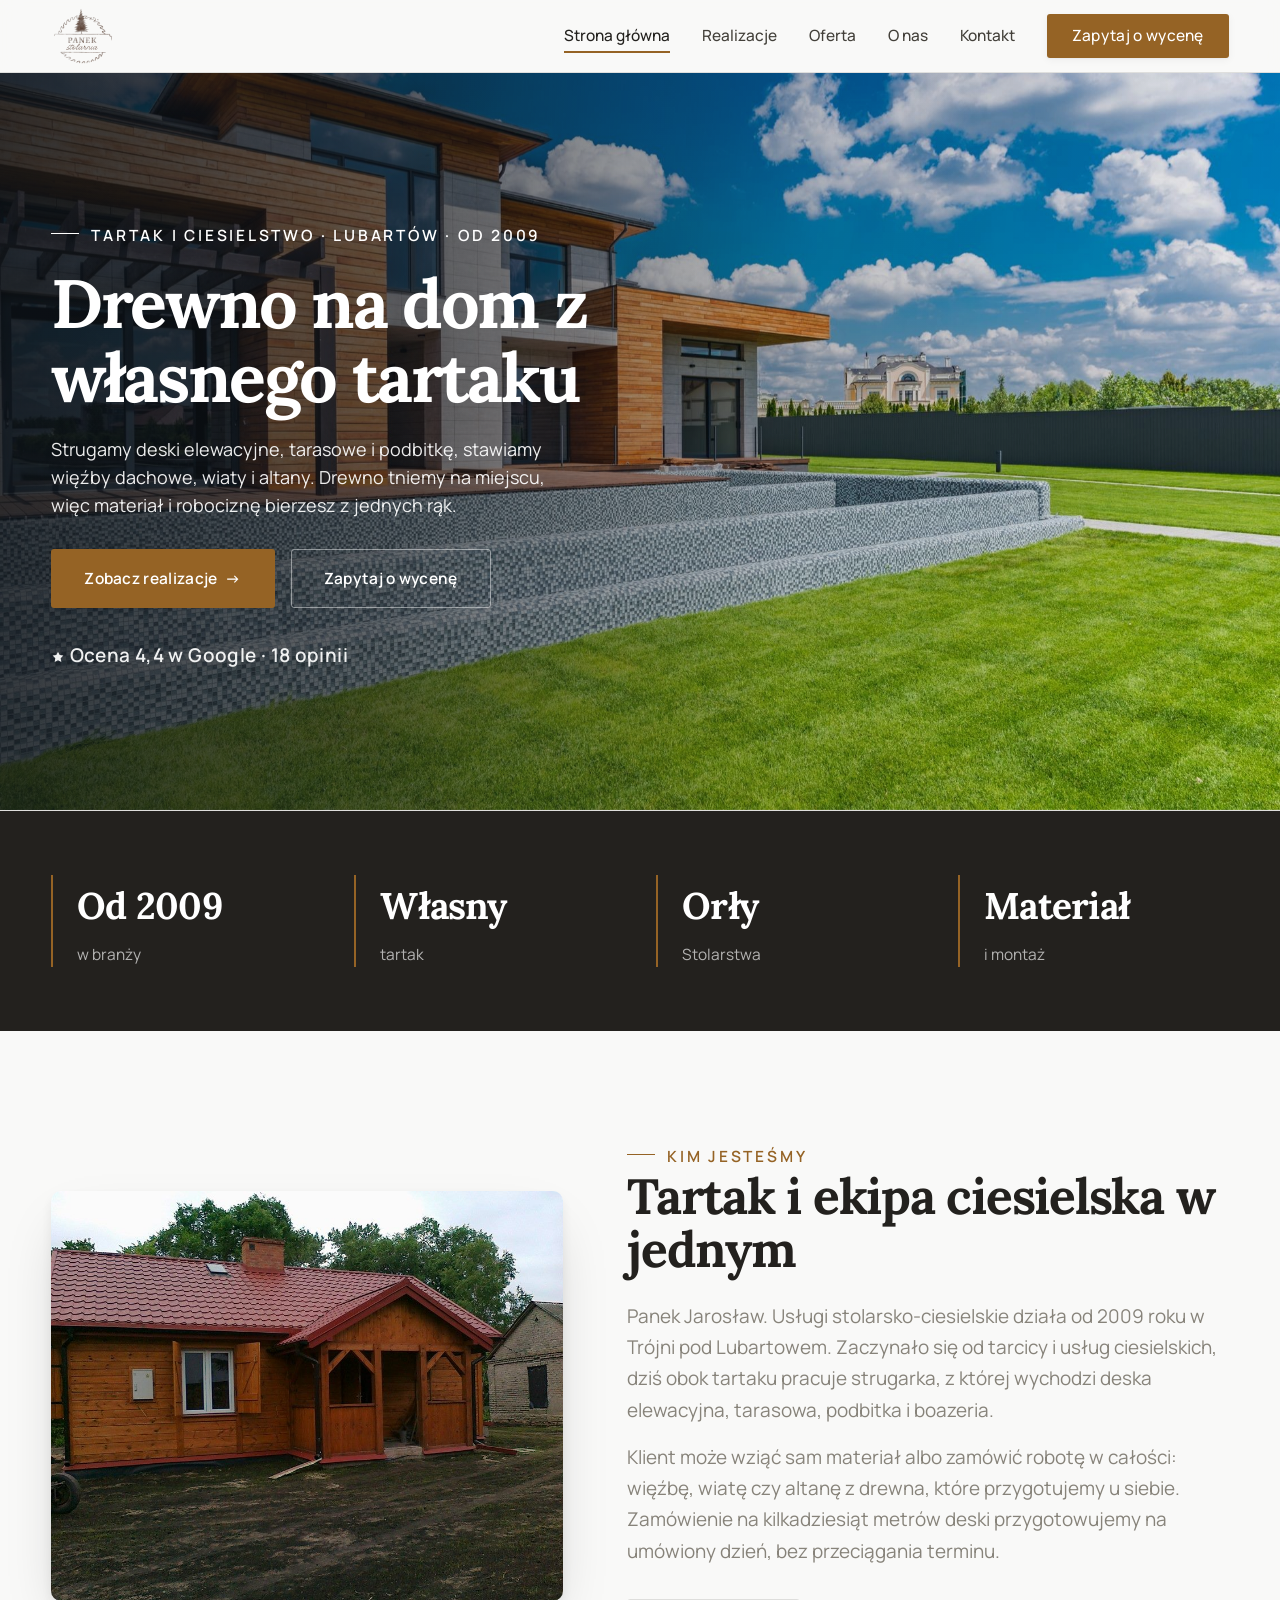
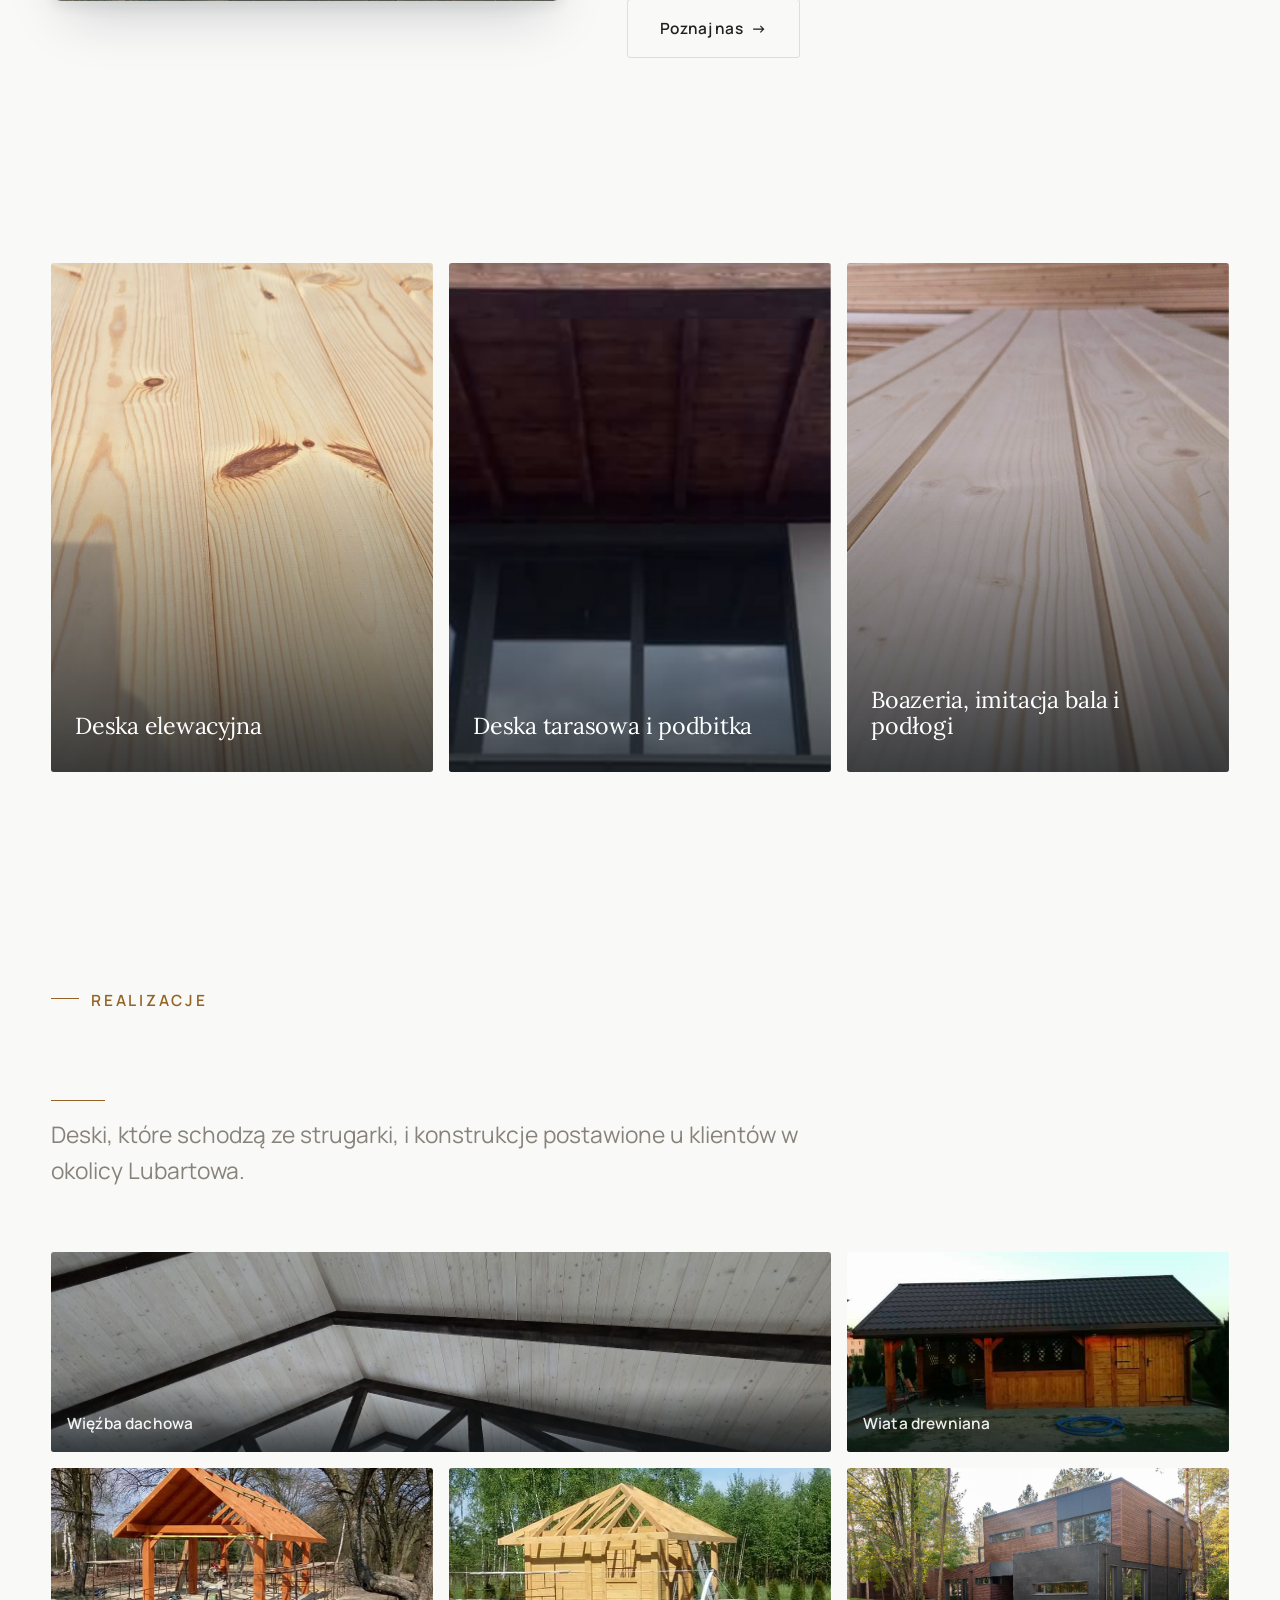
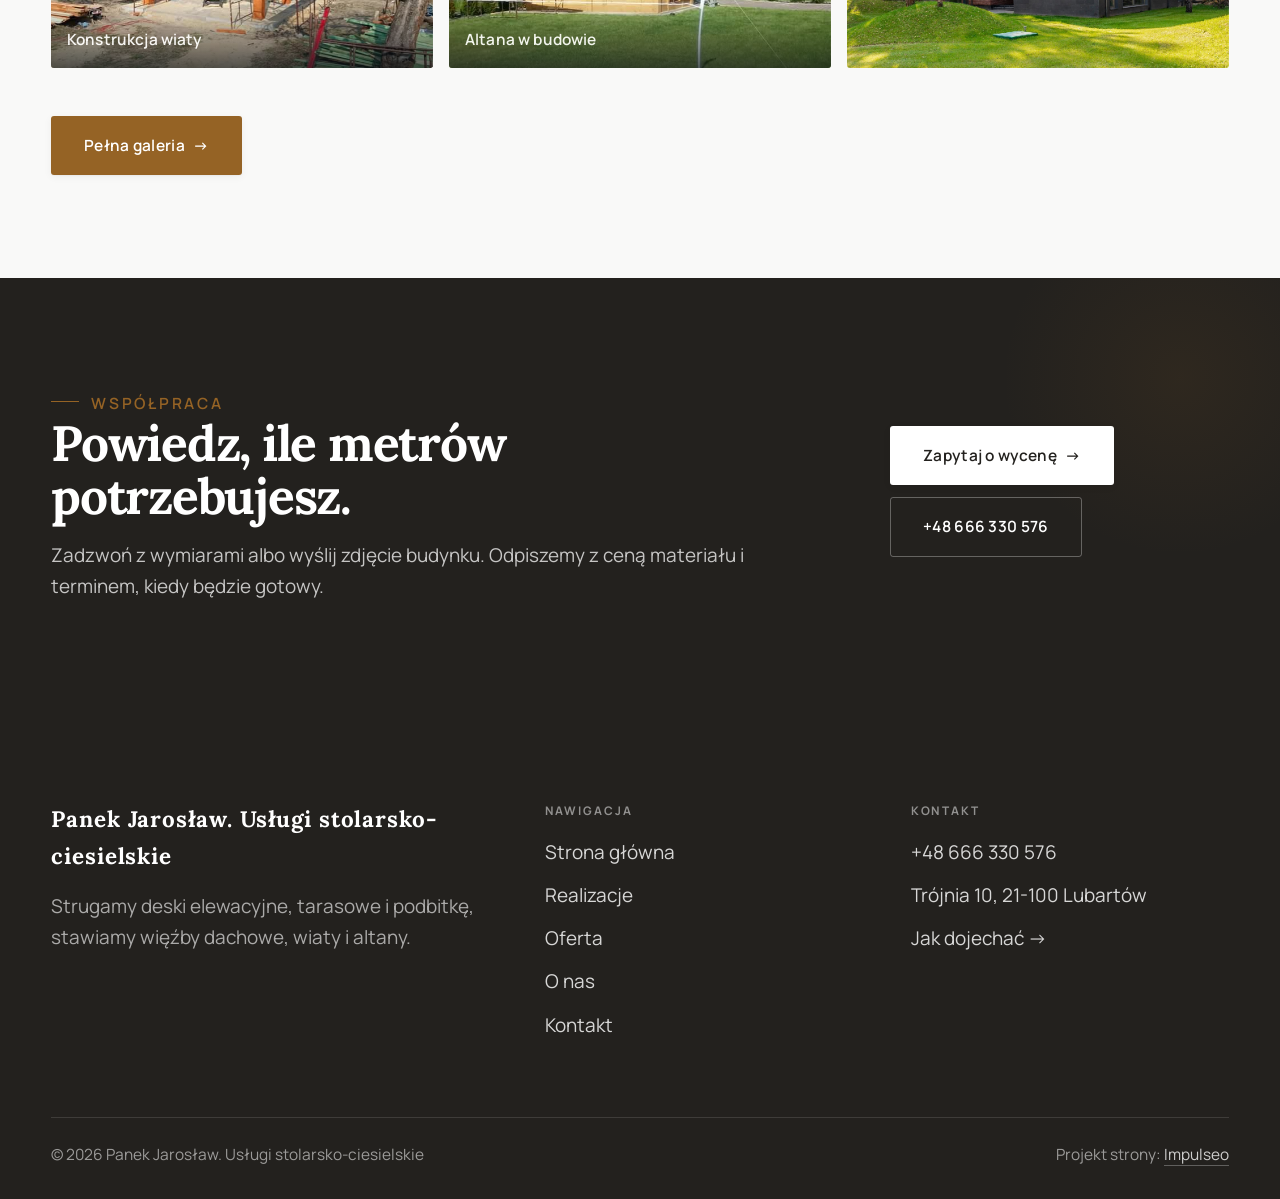
==== commit 9558807c: "Dema nie mogą wpadać do wyszukiwarek: noindex na wszystkich podstronach" ====
--- a/index.html
+++ b/index.html
@@ -1,6 +1,7 @@
 <!DOCTYPE html>
 <html lang="pl">
 <head>
+<meta name="robots" content="noindex, nofollow">
 <meta charset="UTF-8">
 <meta name="viewport" content="width=device-width, initial-scale=1.0">
 <title>Panek Jarosław. Usługi stolarsko-ciesielskie - deska elewacyjna, więźby, ciesielstwo · Lubartów</title>
